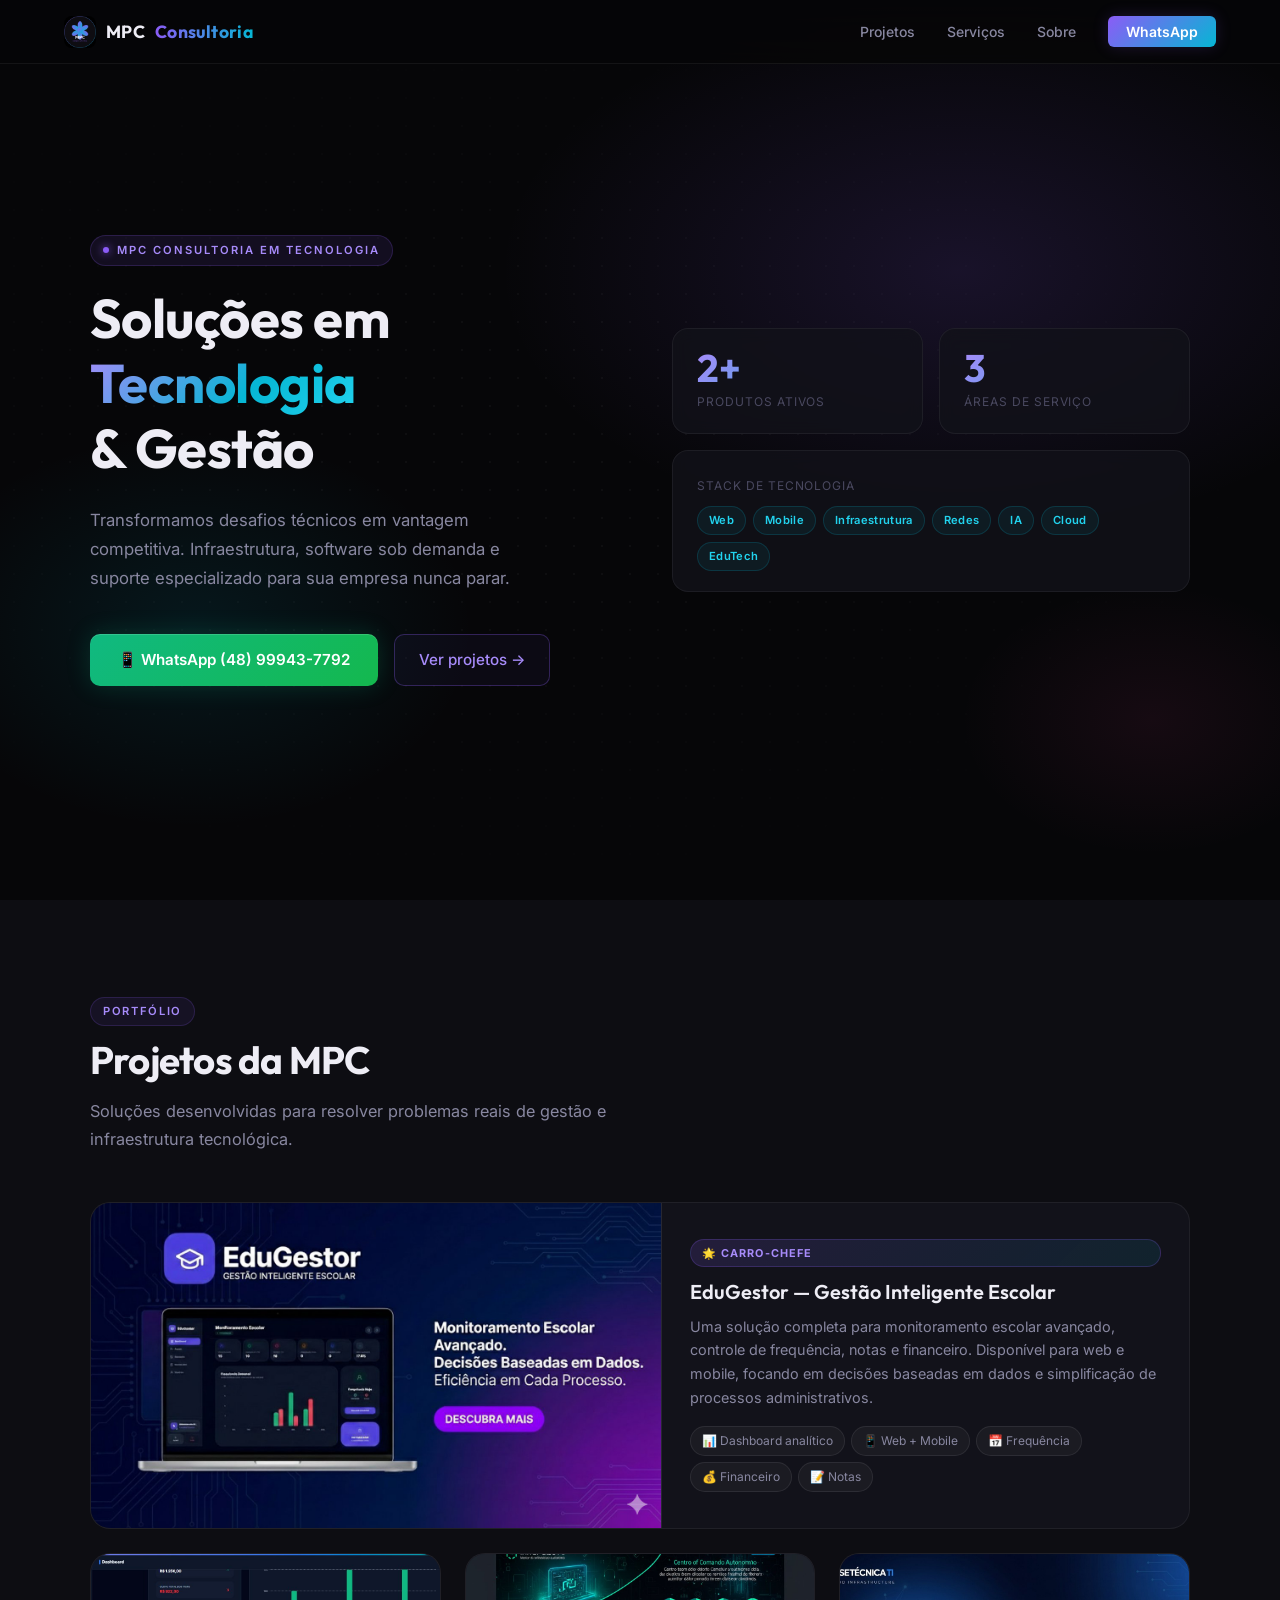
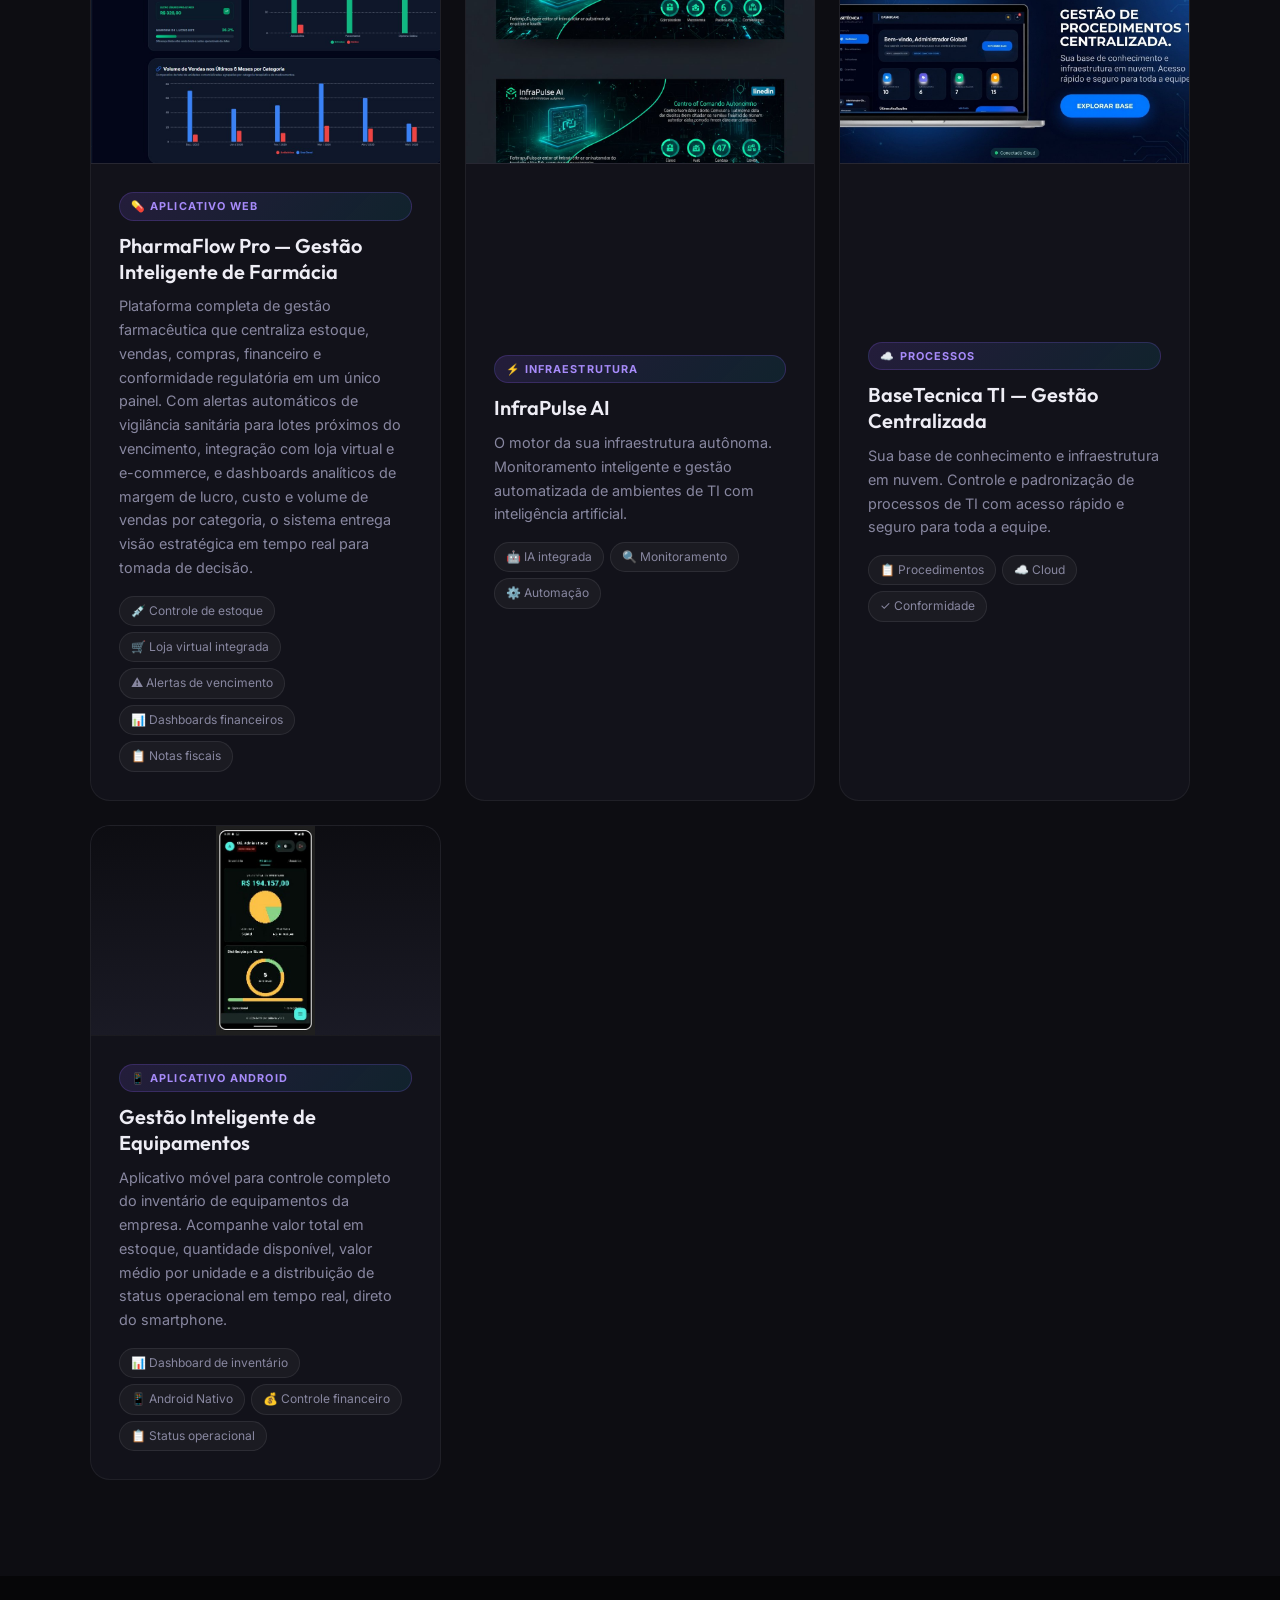
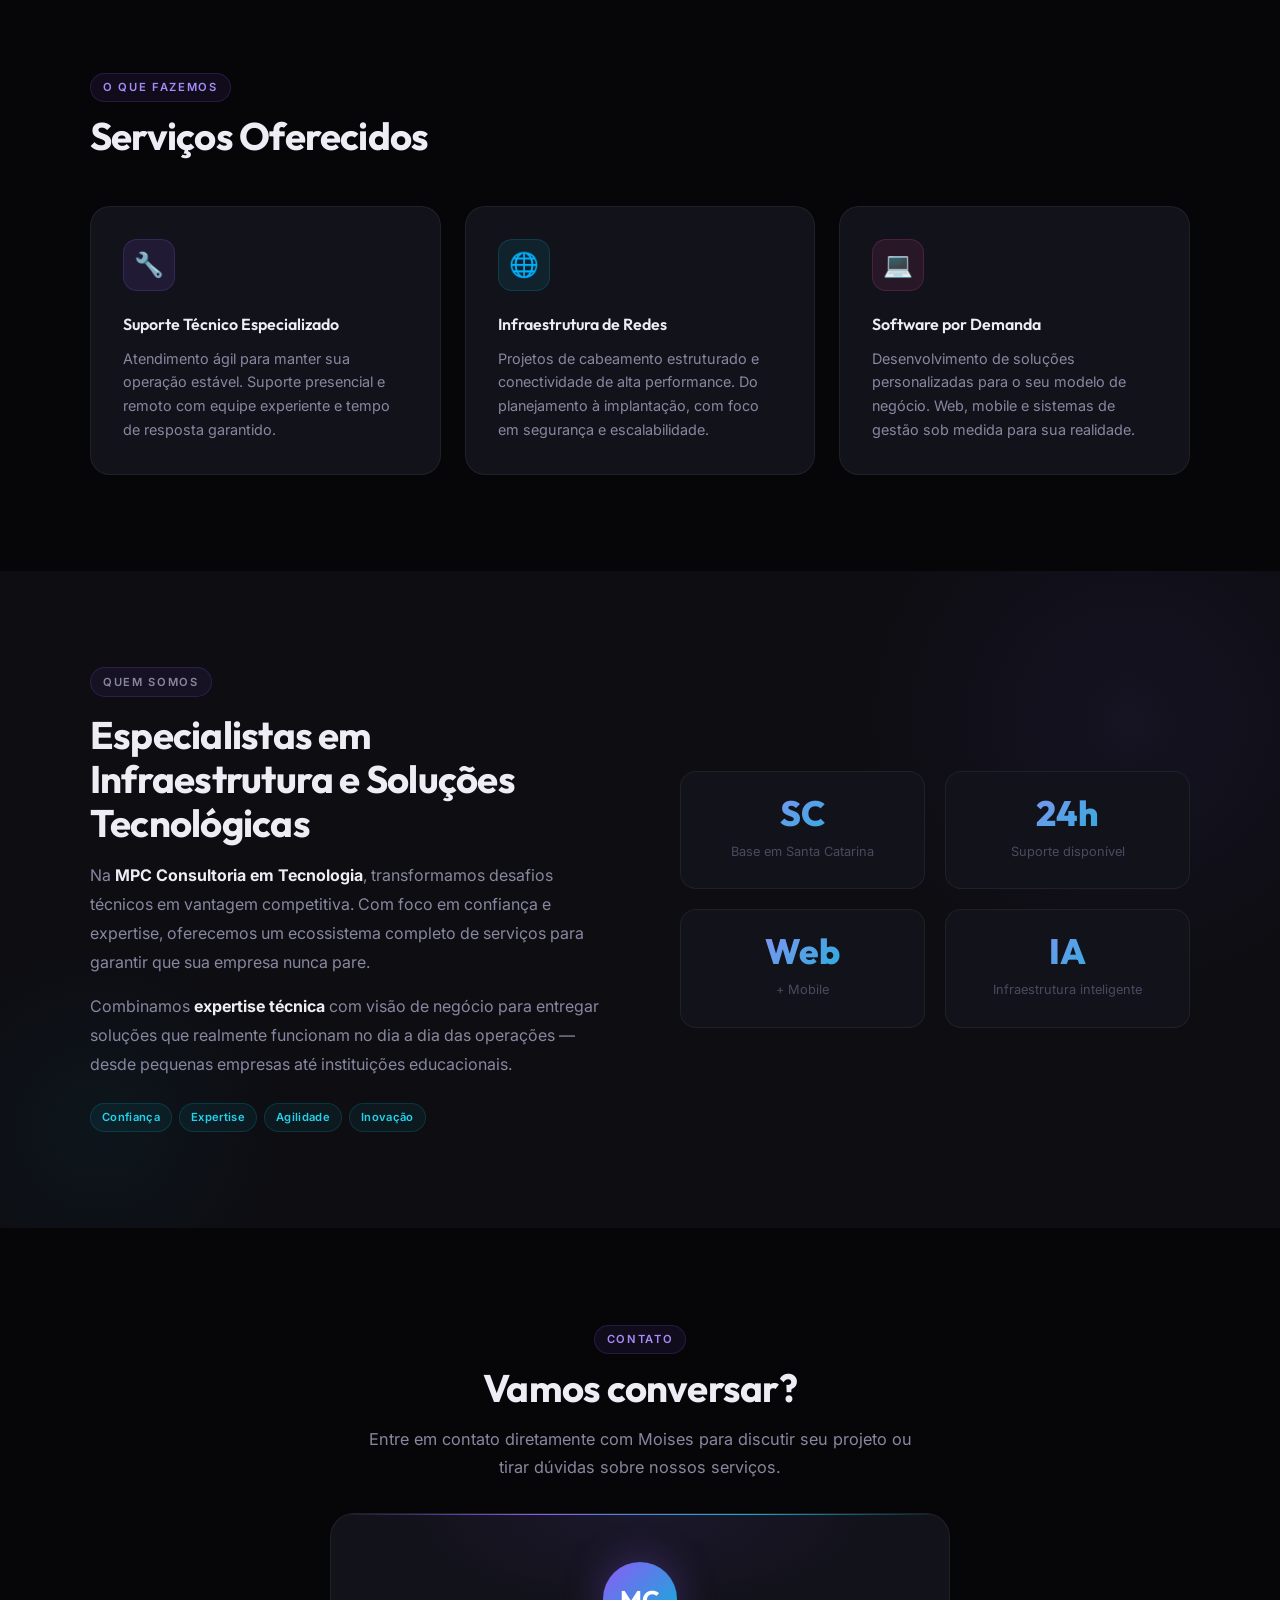
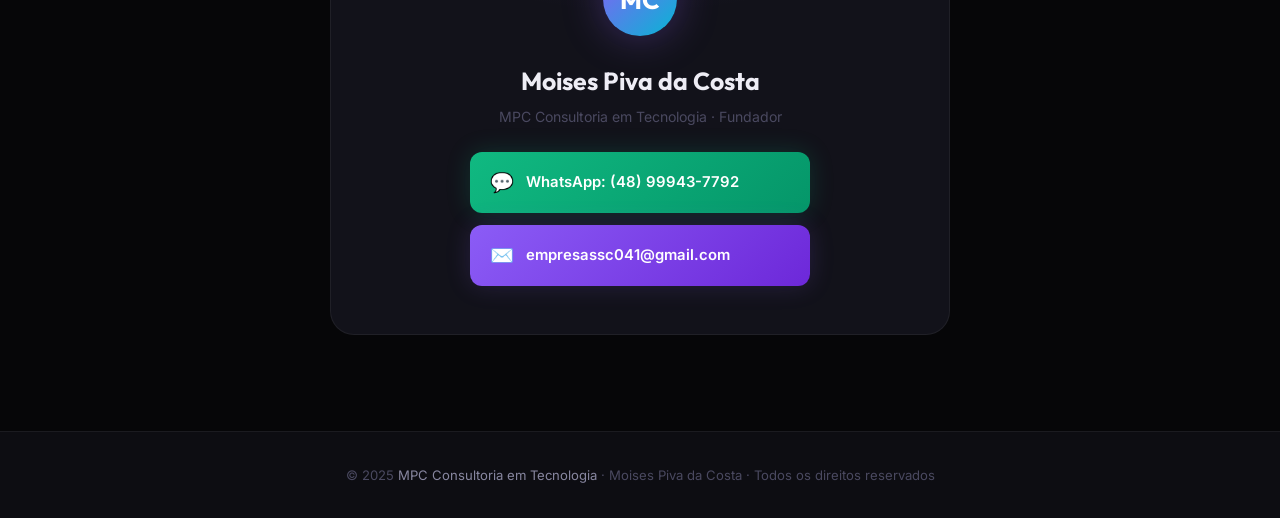
==== PROJETO MEU PORTIFOLIO/index.html @ a6a5b048 "Add files via upload" ====
<!DOCTYPE html>
<html lang="pt-BR">
<head>
<meta charset="UTF-8">
<meta name="viewport" content="width=device-width, initial-scale=1.0">
<title>Moises Piva Costa — MPC Consultoria em Tecnologia</title>
<link rel="preconnect" href="https://fonts.googleapis.com">
<link href="https://fonts.googleapis.com/css2?family=Inter:wght@300;400;500;600&family=Outfit:wght@400;600;700;800&display=swap" rel="stylesheet">
<style>
  :root {
    --bg-base:      #060608;
    --bg-surface:   #0D0D12;
    --bg-card:      #12121A;
    --bg-elevated:  #1A1A25;
    --border:       rgba(255,255,255,0.06);
    --border-glow:  rgba(139,92,246,0.25);
    --text-primary:   #EEEDF5;
    --text-secondary: #8887A0;
    --text-muted:     #4A4960;

    /* Nova paleta vibrante: violeta + ciano neon */
    --violet:       #8B5CF6;
    --violet-light: #A78BFA;
    --violet-glow:  rgba(139,92,246,0.18);
    --cyan:         #06B6D4;
    --cyan-light:   #22D3EE;
    --cyan-glow:    rgba(6,182,212,0.15);
    --pink:         #EC4899;
    --pink-glow:    rgba(236,72,153,0.12);
    --green:        #10B981;
    --green-dark:   #059669;
    --green-glow:   rgba(16,185,129,0.2);
    --amber:        #F59E0B;
  }

  *, *::before, *::after { box-sizing: border-box; margin: 0; padding: 0; }
  html { scroll-behavior: smooth; }
  body {
    font-family: "Inter", sans-serif;
    background: var(--bg-base);
    color: var(--text-primary);
    font-size: 16px;
    line-height: 1.7;
    overflow-x: hidden;
  }

  /* ── NAV ── */
  nav {
    position: fixed; top: 0; left: 0; right: 0; z-index: 100;
    background: rgba(6,6,8,0.85);
    backdrop-filter: blur(20px);
    display: flex; align-items: center; justify-content: space-between;
    padding: 0 5%; height: 64px;
    border-bottom: 1px solid var(--border);
  }
  .nav-logo-img {
    width: 32px; height: 32px;
    border-radius: 8px;
    object-fit: contain;
    flex-shrink: 0;
  }
  .nav-logo {
    font-family: "Outfit", sans-serif;
    font-size: 1.1rem; font-weight: 700;
    color: var(--text-primary); text-decoration: none; letter-spacing: 0.02em;
    display: flex; align-items: center; gap: 10px;
  }
  .nav-logo span {
    background: linear-gradient(90deg, var(--violet), var(--cyan));
    -webkit-background-clip: text; -webkit-text-fill-color: transparent; background-clip: text;
  }
  .nav-links { display: flex; gap: 2rem; list-style: none; }
  .nav-links a { color: var(--text-secondary); text-decoration: none; font-size: 0.875rem; font-weight: 500; transition: color 0.2s; }
  .nav-links a:hover { color: var(--text-primary); }
  .nav-cta {
    background: linear-gradient(135deg, var(--violet), var(--cyan)) !important;
    color: #fff !important; padding: 7px 18px; border-radius: 6px;
    font-weight: 600 !important; transition: opacity 0.2s, transform 0.15s !important;
    box-shadow: 0 0 16px var(--violet-glow) !important;
  }
  .nav-cta:hover { opacity: 0.88 !important; transform: translateY(-1px) !important; }

  /* ── HERO ── */
  .hero {
    min-height: 100vh; background: var(--bg-base);
    display: flex; align-items: center;
    padding: 80px 5% 60px; position: relative; overflow: hidden;
  }
  /* Mesh gradient orbs */
  .hero::before {
    content: ""; position: absolute; inset: 0; pointer-events: none;
    background-image:
      radial-gradient(ellipse 60% 50% at 75% 30%, rgba(139,92,246,0.14) 0%, transparent 60%),
      radial-gradient(ellipse 40% 40% at 15% 70%, rgba(6,182,212,0.10) 0%, transparent 55%),
      radial-gradient(ellipse 30% 30% at 90% 80%, rgba(236,72,153,0.07) 0%, transparent 50%);
  }
  /* Dot grid */
  .hero::after {
    content: ""; position: absolute; inset: 0;
    background-image: radial-gradient(circle, rgba(255,255,255,0.035) 1px, transparent 1px);
    background-size: 28px 28px; pointer-events: none;
    mask-image: radial-gradient(ellipse at 40% 50%, black 20%, transparent 75%);
  }
  .hero-grid {
    display: grid; grid-template-columns: 1fr 1fr; gap: 4rem; align-items: center;
    max-width: 1100px; margin: 0 auto; position: relative; z-index: 1; width: 100%;
  }
  .hero-eyebrow {
    font-size: 0.7rem; font-weight: 600; letter-spacing: 0.18em;
    text-transform: uppercase; margin-bottom: 1.25rem;
    display: inline-flex; align-items: center; gap: 8px;
    color: var(--violet-light);
    background: rgba(139,92,246,0.1); border: 1px solid rgba(139,92,246,0.2);
    padding: 5px 12px; border-radius: 20px;
  }
  .hero-eyebrow::before { content: ""; width: 6px; height: 6px; border-radius: 50%; background: var(--violet); box-shadow: 0 0 8px var(--violet); display: inline-block; animation: pulse 2s infinite; }
  @keyframes pulse { 0%,100%{opacity:1;transform:scale(1)} 50%{opacity:.5;transform:scale(0.85)} }
  .hero h1 {
    font-family: "Outfit", sans-serif;
    font-size: clamp(2.2rem, 4.5vw, 3.4rem); font-weight: 700;
    color: var(--text-primary); line-height: 1.2; margin-bottom: 1.5rem; letter-spacing: -0.01em;
  }
  .hero h1 em {
    font-style: normal;
    background: linear-gradient(135deg, var(--violet-light) 0%, var(--cyan) 60%, var(--cyan-light) 100%);
    -webkit-background-clip: text; -webkit-text-fill-color: transparent; background-clip: text;
  }
  .hero-sub { color: var(--text-secondary); font-size: 1.05rem; line-height: 1.75; margin-bottom: 2.5rem; max-width: 440px; }
  .hero-actions { display: flex; gap: 1rem; flex-wrap: wrap; }
  .btn-primary {
    display: inline-flex; align-items: center; gap: 8px;
    background: linear-gradient(135deg, var(--green), #14B84E);
    color: #fff; padding: 13px 28px; border-radius: 10px;
    font-weight: 600; font-size: 0.95rem; text-decoration: none;
    transition: transform 0.15s, box-shadow 0.2s;
    box-shadow: 0 0 24px var(--green-glow), inset 0 1px 0 rgba(255,255,255,0.15);
  }
  .btn-primary:hover { transform: translateY(-2px); box-shadow: 0 0 36px var(--green-glow); }
  .btn-outline {
    display: inline-flex; align-items: center; gap: 8px;
    border: 1px solid rgba(139,92,246,0.3); color: var(--violet-light);
    padding: 12px 24px; border-radius: 10px; font-weight: 500; font-size: 0.95rem;
    text-decoration: none; background: rgba(139,92,246,0.05);
    transition: border-color 0.2s, background 0.2s, box-shadow 0.2s;
  }
  .btn-outline:hover { border-color: var(--violet); background: rgba(139,92,246,0.1); box-shadow: 0 0 20px rgba(139,92,246,0.12); }
  .hero-visual { display: flex; flex-direction: column; gap: 1rem; }
  .stat-card {
    background: rgba(18,18,26,0.8); border: 1px solid var(--border); border-radius: 16px;
    padding: 1.25rem 1.5rem; backdrop-filter: blur(8px);
    transition: border-color 0.2s;
  }
  .stat-card:hover { border-color: rgba(139,92,246,0.2); }
  .stat-card .num { font-family: "Outfit", sans-serif; font-size: 2.4rem; font-weight: 700; background: linear-gradient(135deg, var(--violet-light), var(--cyan)); -webkit-background-clip: text; -webkit-text-fill-color: transparent; background-clip: text; line-height: 1; }
  .stat-card .label { font-size: 0.75rem; color: var(--text-muted); letter-spacing: 0.08em; text-transform: uppercase; margin-top: 5px; }
  .stat-row { display: grid; grid-template-columns: 1fr 1fr; gap: 1rem; }
  .tech-pills { display: flex; flex-wrap: wrap; gap: 7px; margin-top: 0.6rem; }
  .pill {
    font-size: 0.7rem; font-weight: 600; padding: 4px 11px; border-radius: 20px;
    background: rgba(6,182,212,0.07); color: var(--cyan-light); border: 1px solid rgba(6,182,212,0.18);
    letter-spacing: 0.03em;
  }

  /* ── SECTIONS ── */
  section { padding: 6rem 5%; }
  .container { max-width: 1100px; margin: 0 auto; }
  .section-label {
    font-size: 0.7rem; font-weight: 600; letter-spacing: 0.15em; text-transform: uppercase;
    margin-bottom: 0.75rem; display: inline-flex; align-items: center; gap: 8px;
    color: var(--violet-light); background: rgba(139,92,246,0.08); border: 1px solid rgba(139,92,246,0.18);
    padding: 4px 12px; border-radius: 20px;
  }
  .section-title {
    font-family: "Outfit", sans-serif; font-size: clamp(1.8rem,3.5vw,2.4rem); font-weight: 700;
    color: var(--text-primary); line-height: 1.15; margin-bottom: 1rem; letter-spacing: -0.02em;
  }
  .section-sub { font-size: 1.02rem; color: var(--text-secondary); max-width: 560px; line-height: 1.7; margin-bottom: 3rem; }

  /* ── PROJETOS ── */
  #projetos { background: var(--bg-surface); }
  .projects-grid { display: grid; grid-template-columns: repeat(auto-fit, minmax(300px,1fr)); gap: 1.5rem; }
  .project-card {
    background: var(--bg-card); border: 1px solid var(--border); border-radius: 20px;
    overflow: hidden; transition: transform 0.3s, box-shadow 0.3s, border-color 0.3s;
    display: flex; flex-direction: column; position: relative;
  }
  .project-card::after {
    content: ""; position: absolute; inset: 0; border-radius: 20px;
    background: linear-gradient(135deg, rgba(139,92,246,0.04), rgba(6,182,212,0.04));
    opacity: 0; transition: opacity 0.3s; pointer-events: none;
  }
  .project-card:hover { transform: translateY(-6px); box-shadow: 0 24px 56px rgba(0,0,0,0.5), 0 0 0 1px rgba(139,92,246,0.2), 0 0 40px rgba(139,92,246,0.05); border-color: rgba(139,92,246,0.22); }
  .project-card:hover::after { opacity: 1; }
  .project-card.featured { grid-column: 1 / -1; flex-direction: row; align-items: stretch; }
  .project-thumb { overflow: hidden; flex-shrink: 0; display: flex; align-items: center; justify-content: center; background: var(--bg-elevated); }
  .project-card:not(.featured) .project-thumb { height: 210px; border-bottom: 1px solid var(--border); }
  .project-thumb.mobile-thumb { height: 280px; background: linear-gradient(180deg, #0D0D12, #1A1A25); }
  .project-thumb.mobile-thumb img { width: auto; height: 100%; object-fit: contain; }
  .project-thumb.gallery-thumb { flex-direction: column; gap: 2px; padding: 8px; background: var(--bg-elevated); }
  .gallery-row-main { width: 100%; height: 62%; border-radius: 10px; overflow: hidden; }
  .gallery-row-main img { width: 100%; height: 100%; object-fit: cover; object-position: top; }
  .gallery-row-bottom { display: flex; gap: 4px; width: 100%; height: 36%; }
  .gallery-row-bottom > div { flex: 1; border-radius: 8px; overflow: hidden; }
  .gallery-row-bottom img { width: 100%; height: 100%; object-fit: cover; object-position: top; }
  .project-card.featured .project-thumb { width: 52%; border-right: 1px solid var(--border); }
  .project-thumb img { width: 100%; height: 100%; object-fit: cover; display: block; transition: transform 0.5s; }
  .project-card:hover .project-thumb img { transform: scale(1.04); }
  .project-body { padding: 1.75rem; flex: 1; display: flex; flex-direction: column; justify-content: center; }
  .project-tag {
    display: inline-block; font-size: 0.68rem; font-weight: 700; letter-spacing: 0.1em; text-transform: uppercase;
    background: linear-gradient(135deg, rgba(139,92,246,0.15), rgba(6,182,212,0.1));
    border: 1px solid rgba(139,92,246,0.22); color: var(--violet-light);
    padding: 4px 11px; border-radius: 20px; margin-bottom: 0.75rem;
  }
  .project-body h3 { font-family: "Outfit", sans-serif; font-size: 1.25rem; font-weight: 600; color: var(--text-primary); margin-bottom: 0.6rem; line-height: 1.3; }
  .project-body p { font-size: 0.9rem; color: var(--text-secondary); line-height: 1.65; }
  .project-features { margin-top: 1rem; display: flex; flex-wrap: wrap; gap: 6px; }
  .feat-chip { font-size: 0.75rem; padding: 4px 11px; border-radius: 20px; background: rgba(255,255,255,0.04); border: 1px solid rgba(255,255,255,0.08); color: var(--text-secondary); }

  /* ── SERVIÇOS ── */
  #servicos { background: var(--bg-base); }
  .services-grid { display: grid; grid-template-columns: repeat(auto-fit, minmax(260px,1fr)); gap: 1.5rem; margin-top: 3rem; }
  .service-card {
    padding: 2rem; border: 1px solid var(--border); border-radius: 20px; background: var(--bg-card);
    transition: border-color 0.25s, box-shadow 0.25s, transform 0.25s; position: relative; overflow: hidden;
  }
  .service-card::before {
    content: ""; position: absolute; top: 0; left: 0; right: 0; height: 2px;
    opacity: 0; transition: opacity 0.25s;
  }
  .service-card:nth-child(1)::before { background: linear-gradient(90deg, var(--violet), var(--cyan)); }
  .service-card:nth-child(2)::before { background: linear-gradient(90deg, var(--cyan), var(--green)); }
  .service-card:nth-child(3)::before { background: linear-gradient(90deg, var(--pink), var(--violet)); }
  .service-card:hover { border-color: rgba(139,92,246,0.22); box-shadow: 0 16px 40px rgba(0,0,0,0.3), 0 0 30px rgba(139,92,246,0.06); transform: translateY(-4px); }
  .service-card:hover::before { opacity: 1; }
  .service-icon {
    width: 52px; height: 52px; border-radius: 14px;
    display: flex; align-items: center; justify-content: center;
    font-size: 1.5rem; margin-bottom: 1.25rem;
  }
  .service-card:nth-child(1) .service-icon { background: rgba(139,92,246,0.12); border: 1px solid rgba(139,92,246,0.2); }
  .service-card:nth-child(2) .service-icon { background: rgba(6,182,212,0.1); border: 1px solid rgba(6,182,212,0.18); }
  .service-card:nth-child(3) .service-icon { background: rgba(236,72,153,0.1); border: 1px solid rgba(236,72,153,0.18); }
  .service-card h3 { font-family: "Outfit", sans-serif; font-size: 1rem; font-weight: 600; color: var(--text-primary); margin-bottom: 0.5rem; }
  .service-card p { font-size: 0.9rem; color: var(--text-secondary); line-height: 1.65; }

  /* ── SOBRE ── */
  #sobre { background: var(--bg-surface); position: relative; overflow: hidden; }
  #sobre::before {
    content: ""; position: absolute; top: -150px; right: -150px;
    width: 600px; height: 600px;
    background: radial-gradient(circle, rgba(139,92,246,0.07) 0%, transparent 65%);
    pointer-events: none;
  }
  #sobre::after {
    content: ""; position: absolute; bottom: -100px; left: -100px;
    width: 400px; height: 400px;
    background: radial-gradient(circle, rgba(6,182,212,0.05) 0%, transparent 65%);
    pointer-events: none;
  }
  .sobre-grid { display: grid; grid-template-columns: 1fr 1fr; gap: 5rem; align-items: center; position: relative; z-index: 1; }
  .sobre-text p { color: var(--text-secondary); line-height: 1.8; margin-bottom: 1rem; }
  .sobre-text strong { color: var(--text-primary); }
  .sobre-stats { display: grid; grid-template-columns: 1fr 1fr; gap: 1.25rem; }
  .sobre-stat {
    padding: 1.5rem; background: var(--bg-card); border: 1px solid var(--border);
    border-radius: 16px; text-align: center; transition: border-color 0.25s, box-shadow 0.25s;
    position: relative; overflow: hidden;
  }
  .sobre-stat::before {
    content: ""; position: absolute; inset: 0; opacity: 0;
    transition: opacity 0.25s;
    background: radial-gradient(circle at 50% 0%, rgba(139,92,246,0.08), transparent 70%);
  }
  .sobre-stat:hover { border-color: rgba(139,92,246,0.25); box-shadow: 0 8px 24px rgba(139,92,246,0.08); }
  .sobre-stat:hover::before { opacity: 1; }
  .sobre-stat .n {
    font-family: "Outfit", sans-serif; font-size: 2.2rem; font-weight: 800;
    background: linear-gradient(135deg, var(--violet-light), var(--cyan));
    -webkit-background-clip: text; -webkit-text-fill-color: transparent; background-clip: text;
    line-height: 1; display: block; margin-bottom: 6px;
  }
  .sobre-stat .t { font-size: 0.8rem; color: var(--text-muted); }

  /* ── CONTATO ── */
  #contato { background: var(--bg-base); }
  .contato-box { max-width: 620px; margin: 0 auto; text-align: center; }
  .contato-card {
    background: var(--bg-card); border: 1px solid var(--border); border-radius: 24px;
    padding: 3rem; margin-top: 2rem;
    display: flex; flex-direction: column; align-items: center; gap: 1.5rem;
    position: relative; overflow: hidden;
  }
  .contato-card::before {
    content: ""; position: absolute; top: 0; left: 0; right: 0; height: 1px;
    background: linear-gradient(90deg, transparent, var(--violet), var(--cyan), transparent);
  }
  .contato-card::after {
    content: ""; position: absolute; top: 0; left: 50%; transform: translateX(-50%);
    width: 80%; height: 100px;
    background: radial-gradient(ellipse at 50% 0%, rgba(139,92,246,0.08), transparent 70%);
    pointer-events: none;
  }
  .avatar {
    width: 74px; height: 74px; border-radius: 50%;
    background: linear-gradient(135deg, var(--violet), var(--cyan));
    display: flex; align-items: center; justify-content: center;
    font-family: "Outfit", sans-serif; font-size: 1.6rem; font-weight: 700;
    color: #fff; box-shadow: 0 0 40px rgba(139,92,246,0.35); position: relative; z-index: 1;
  }
  .contato-name { font-family: "Outfit", sans-serif; font-size: 1.55rem; font-weight: 700; color: var(--text-primary); margin-bottom: 2px; position: relative; z-index: 1; }
  .contato-role { font-size: 0.88rem; color: var(--text-muted); position: relative; z-index: 1; }
  .contato-links { display: flex; flex-direction: column; gap: 0.75rem; width: 100%; max-width: 340px; position: relative; z-index: 1; }
  .contact-btn { display: flex; align-items: center; gap: 12px; padding: 14px 20px; border-radius: 12px; text-decoration: none; font-weight: 600; font-size: 0.93rem; transition: transform 0.15s, box-shadow 0.2s; }
  .contact-btn:hover { transform: translateY(-2px); }
  .btn-whatsapp { background: linear-gradient(135deg, #10B981, #059669); color: #fff; box-shadow: 0 0 24px rgba(16,185,129,0.2); }
  .btn-whatsapp:hover { box-shadow: 0 0 36px rgba(16,185,129,0.3); }
  .btn-email { background: linear-gradient(135deg, var(--violet), #6D28D9); color: #fff; box-shadow: 0 0 24px var(--violet-glow); }
  .btn-email:hover { box-shadow: 0 0 36px rgba(139,92,246,0.35); }
  .contact-btn .icon { font-size: 1.2rem; }

  /* ── FOOTER ── */
  footer {
    background: var(--bg-surface); border-top: 1px solid var(--border);
    color: var(--text-muted); text-align: center; padding: 2rem 5%; font-size: 0.82rem;
  }
  footer span { color: var(--text-secondary); }

  /* ── ANIMATIONS ── */
  @keyframes fadeUp { from { opacity: 0; transform: translateY(22px); } to { opacity: 1; transform: translateY(0); } }
  .hero-content > * { animation: fadeUp 0.75s cubic-bezier(0.22,1,0.36,1) both; }
  .hero-eyebrow { animation-delay: 0.05s; }
  .hero h1      { animation-delay: 0.15s; }
  .hero-sub     { animation-delay: 0.28s; }
  .hero-actions { animation-delay: 0.4s; }

  ::-webkit-scrollbar { width: 5px; }
  ::-webkit-scrollbar-track { background: var(--bg-base); }
  ::-webkit-scrollbar-thumb { background: var(--bg-elevated); border-radius: 3px; }
  ::-webkit-scrollbar-thumb:hover { background: rgba(139,92,246,0.4); }

  /* ── RESPONSIVE ── */
  @media (max-width: 768px) {
    .hero-grid { grid-template-columns: 1fr; gap: 2.5rem; }
    .hero-visual { display: none; }
    .sobre-grid { grid-template-columns: 1fr; gap: 3rem; }
    .project-card.featured { flex-direction: column; }
    .project-card.featured .project-thumb { width: 100%; height: 200px; border-right: none; border-bottom: 1px solid var(--border); }
    .nav-links { display: none; }
    .contato-card { padding: 2rem 1.5rem; }
  }
</style>
</head>
<body>

<nav>
  <a href="#inicio" class="nav-logo"><img src="[data-uri]" alt="MPC Logo" class="nav-logo-img">MPC <span>Consultoria</span></a>
  <ul class="nav-links">
    <li><a href="#projetos">Projetos</a></li>
    <li><a href="#servicos">Servi&ccedil;os</a></li>
    <li><a href="#sobre">Sobre</a></li>
    <li><a href="#contato" class="nav-cta">WhatsApp</a></li>
  </ul>
</nav>

<section class="hero" id="inicio">
  <div class="hero-grid">
    <div class="hero-content">
      <span class="hero-eyebrow">MPC Consultoria em Tecnologia</span>
      <h1>Solu&ccedil;&otilde;es em<br><em>Tecnologia</em><br>&amp; Gest&atilde;o</h1>
      <p class="hero-sub">Transformamos desafios t&eacute;cnicos em vantagem competitiva. Infraestrutura, software sob demanda e suporte especializado para sua empresa nunca parar.</p>
      <div class="hero-actions">
        <a href="https://wa.me/5548999437792" class="btn-primary" target="_blank">&#128241; WhatsApp (48) 99943-7792</a>
        <a href="#projetos" class="btn-outline">Ver projetos &rarr;</a>
      </div>
    </div>
    <div class="hero-visual">
      <div class="stat-row">
        <div class="stat-card"><div class="num">2+</div><div class="label">Produtos ativos</div></div>
        <div class="stat-card"><div class="num">3</div><div class="label">&Aacute;reas de servi&ccedil;o</div></div>
      </div>
      <div class="stat-card">
        <div class="label" style="margin-bottom:10px;">Stack de tecnologia</div>
        <div class="tech-pills">
          <span class="pill">Web</span><span class="pill">Mobile</span><span class="pill">Infraestrutura</span>
          <span class="pill">Redes</span><span class="pill">IA</span><span class="pill">Cloud</span><span class="pill">EduTech</span>
        </div>
      </div>
    </div>
  </div>
</section>

<section id="projetos">
  <div class="container">
    <p class="section-label">Portf&oacute;lio</p>
    <h2 class="section-title">Projetos da MPC</h2>
    <p class="section-sub">Solu&ccedil;&otilde;es desenvolvidas para resolver problemas reais de gest&atilde;o e infraestrutura tecnol&oacute;gica.</p>
    <div class="projects-grid">

      <div class="project-card featured">
        <div class="project-thumb">
          <img src="[data-uri]" alt="EduGestor">
        </div>
        <div class="project-body">
          <span class="project-tag">&#127775; Carro-chefe</span>
          <h3>EduGestor &mdash; Gest&atilde;o Inteligente Escolar</h3>
          <p>Uma solu&ccedil;&atilde;o completa para monitoramento escolar avan&ccedil;ado, controle de frequ&ecirc;ncia, notas e financeiro. Dispon&iacute;vel para web e mobile, focando em decis&otilde;es baseadas em dados e simplifica&ccedil;&atilde;o de processos administrativos.</p>
          <div class="project-features">
            <span class="feat-chip">&#128202; Dashboard anal&iacute;tico</span>
            <span class="feat-chip">&#128241; Web + Mobile</span>
            <span class="feat-chip">&#128197; Frequ&ecirc;ncia</span>
            <span class="feat-chip">&#128176; Financeiro</span>
            <span class="feat-chip">&#128221; Notas</span>
          </div>
        </div>
      </div>

      <div class="project-card">
        <div class="project-thumb">
          <img src="[data-uri]" alt="PharmaFlow Pro - Dashboard">
        </div>
        <div class="project-body">
          <span class="project-tag">&#128138; Aplicativo Web</span>
          <h3>PharmaFlow Pro &mdash; Gest&atilde;o Inteligente de Farm&aacute;cia</h3>
          <p>Plataforma completa de gest&atilde;o farmac&ecirc;utica que centraliza estoque, vendas, compras, financeiro e conformidade regulat&oacute;ria em um &uacute;nico painel. Com alertas autom&aacute;ticos de vigil&acirc;ncia sanit&aacute;ria para lotes pr&oacute;ximos do vencimento, integra&ccedil;&atilde;o com loja virtual e e-commerce, e dashboards anal&iacute;ticos de margem de lucro, custo e volume de vendas por categoria, o sistema entrega vis&atilde;o estrat&eacute;gica em tempo real para tomada de decis&atilde;o.</p>
          <div class="project-features">
            <span class="feat-chip">&#128137; Controle de estoque</span>
            <span class="feat-chip">&#128722; Loja virtual integrada</span>
            <span class="feat-chip">&#9888;&#65039; Alertas de vencimento</span>
            <span class="feat-chip">&#128202; Dashboards financeiros</span>
            <span class="feat-chip">&#128203; Notas fiscais</span>
          </div>
        </div>
      </div>

      <div class="project-card">
        <div class="project-thumb">
          <img src="[data-uri]" alt="InfraPulse AI">
        </div>
        <div class="project-body">
          <span class="project-tag">&#9889; Infraestrutura</span>
          <h3>InfraPulse AI</h3>
          <p>O motor da sua infraestrutura aut&ocirc;noma. Monitoramento inteligente e gest&atilde;o automatizada de ambientes de TI com intelig&ecirc;ncia artificial.</p>
          <div class="project-features">
            <span class="feat-chip">&#129302; IA integrada</span>
            <span class="feat-chip">&#128269; Monitoramento</span>
            <span class="feat-chip">&#9881;&#65039; Automa&ccedil;&atilde;o</span>
          </div>
        </div>
      </div>

      <div class="project-card">
        <div class="project-thumb">
          <img src="[data-uri]" alt="BaseTecnica TI">
        </div>
        <div class="project-body">
          <span class="project-tag">&#9729;&#65039; Processos</span>
          <h3>BaseTecnica TI &mdash; Gest&atilde;o Centralizada</h3>
          <p>Sua base de conhecimento e infraestrutura em nuvem. Controle e padroniza&ccedil;&atilde;o de processos de TI com acesso r&aacute;pido e seguro para toda a equipe.</p>
          <div class="project-features">
            <span class="feat-chip">&#128203; Procedimentos</span>
            <span class="feat-chip">&#9729;&#65039; Cloud</span>
            <span class="feat-chip">&#10003; Conformidade</span>
          </div>
        </div>
      </div>

      <div class="project-card">
        <div class="project-thumb mobile-thumb">
          <img src="[data-uri]" alt="Gestao Inteligente de Equipamentos">
        </div>
        <div class="project-body">
          <span class="project-tag">&#128241; Aplicativo Android</span>
          <h3>Gest&atilde;o Inteligente de Equipamentos</h3>
          <p>Aplicativo m&oacute;vel para controle completo do invent&aacute;rio de equipamentos da empresa. Acompanhe valor total em estoque, quantidade dispon&iacute;vel, valor m&eacute;dio por unidade e a distribui&ccedil;&atilde;o de status operacional em tempo real, direto do smartphone.</p>
          <div class="project-features">
            <span class="feat-chip">&#128202; Dashboard de invent&aacute;rio</span>
            <span class="feat-chip">&#128241; Android Nativo</span>
            <span class="feat-chip">&#128176; Controle financeiro</span>
            <span class="feat-chip">&#128203; Status operacional</span>
          </div>
        </div>
      </div>

    </div>
  </div>
</section>

<section id="servicos">
  <div class="container">
    <p class="section-label">O que fazemos</p>
    <h2 class="section-title">Servi&ccedil;os Oferecidos</h2>
    <div class="services-grid">
      <div class="service-card">
        <div class="service-icon">&#128295;</div>
        <h3>Suporte T&eacute;cnico Especializado</h3>
        <p>Atendimento &aacute;gil para manter sua opera&ccedil;&atilde;o est&aacute;vel. Suporte presencial e remoto com equipe experiente e tempo de resposta garantido.</p>
      </div>
      <div class="service-card">
        <div class="service-icon">&#127760;</div>
        <h3>Infraestrutura de Redes</h3>
        <p>Projetos de cabeamento estruturado e conectividade de alta performance. Do planejamento &agrave; implanta&ccedil;&atilde;o, com foco em seguran&ccedil;a e escalabilidade.</p>
      </div>
      <div class="service-card">
        <div class="service-icon">&#128187;</div>
        <h3>Software por Demanda</h3>
        <p>Desenvolvimento de solu&ccedil;&otilde;es personalizadas para o seu modelo de neg&oacute;cio. Web, mobile e sistemas de gest&atilde;o sob medida para sua realidade.</p>
      </div>
    </div>
  </div>
</section>

<section id="sobre">
  <div class="container">
    <div class="sobre-grid">
      <div class="sobre-text">
        <p class="section-label">Quem somos</p>
        <h2 class="section-title">Especialistas em Infraestrutura e Solu&ccedil;&otilde;es Tecnol&oacute;gicas</h2>
        <p>Na <strong>MPC Consultoria em Tecnologia</strong>, transformamos desafios t&eacute;cnicos em vantagem competitiva. Com foco em confian&ccedil;a e expertise, oferecemos um ecossistema completo de servi&ccedil;os para garantir que sua empresa nunca pare.</p>
        <p>Combinamos <strong>expertise t&eacute;cnica</strong> com vis&atilde;o de neg&oacute;cio para entregar solu&ccedil;&otilde;es que realmente funcionam no dia a dia das opera&ccedil;&otilde;es &mdash; desde pequenas empresas at&eacute; institui&ccedil;&otilde;es educacionais.</p>
        <div class="tech-pills" style="margin-top:1.5rem;">
          <span class="pill">Confian&ccedil;a</span><span class="pill">Expertise</span>
          <span class="pill">Agilidade</span><span class="pill">Inova&ccedil;&atilde;o</span>
        </div>
      </div>
      <div class="sobre-stats">
        <div class="sobre-stat"><span class="n">SC</span><span class="t">Base em Santa Catarina</span></div>
        <div class="sobre-stat"><span class="n">24h</span><span class="t">Suporte dispon&iacute;vel</span></div>
        <div class="sobre-stat"><span class="n">Web</span><span class="t">+ Mobile</span></div>
        <div class="sobre-stat"><span class="n">IA</span><span class="t">Infraestrutura inteligente</span></div>
      </div>
    </div>
  </div>
</section>

<section id="contato">
  <div class="container">
    <div class="contato-box">
      <p class="section-label" style="margin:0 auto 0.75rem;">Contato</p>
      <h2 class="section-title">Vamos conversar?</h2>
      <p class="section-sub" style="margin:0 auto 0;text-align:center;">Entre em contato diretamente com Moises para discutir seu projeto ou tirar d&uacute;vidas sobre nossos servi&ccedil;os.</p>
      <div class="contato-card">
        <div class="avatar">MC</div>
        <div>
          <p class="contato-name">Moises Piva da Costa</p>
          <p class="contato-role">MPC Consultoria em Tecnologia &middot; Fundador</p>
        </div>
        <div class="contato-links">
          <a href="https://wa.me/5548999437792" class="contact-btn btn-whatsapp" target="_blank">
            <span class="icon">&#128172;</span> WhatsApp: (48) 99943-7792
          </a>
          <a href="mailto:empresassc041@gmail.com" class="contact-btn btn-email">
            <span class="icon">&#9993;&#65039;</span> empresassc041@gmail.com
          </a>
        </div>
      </div>
    </div>
  </div>
</section>

<footer>
  <p>&copy; 2025 <span>MPC Consultoria em Tecnologia</span> &middot; Moises Piva da Costa &middot; Todos os direitos reservados</p>
</footer>

</body>
</html>
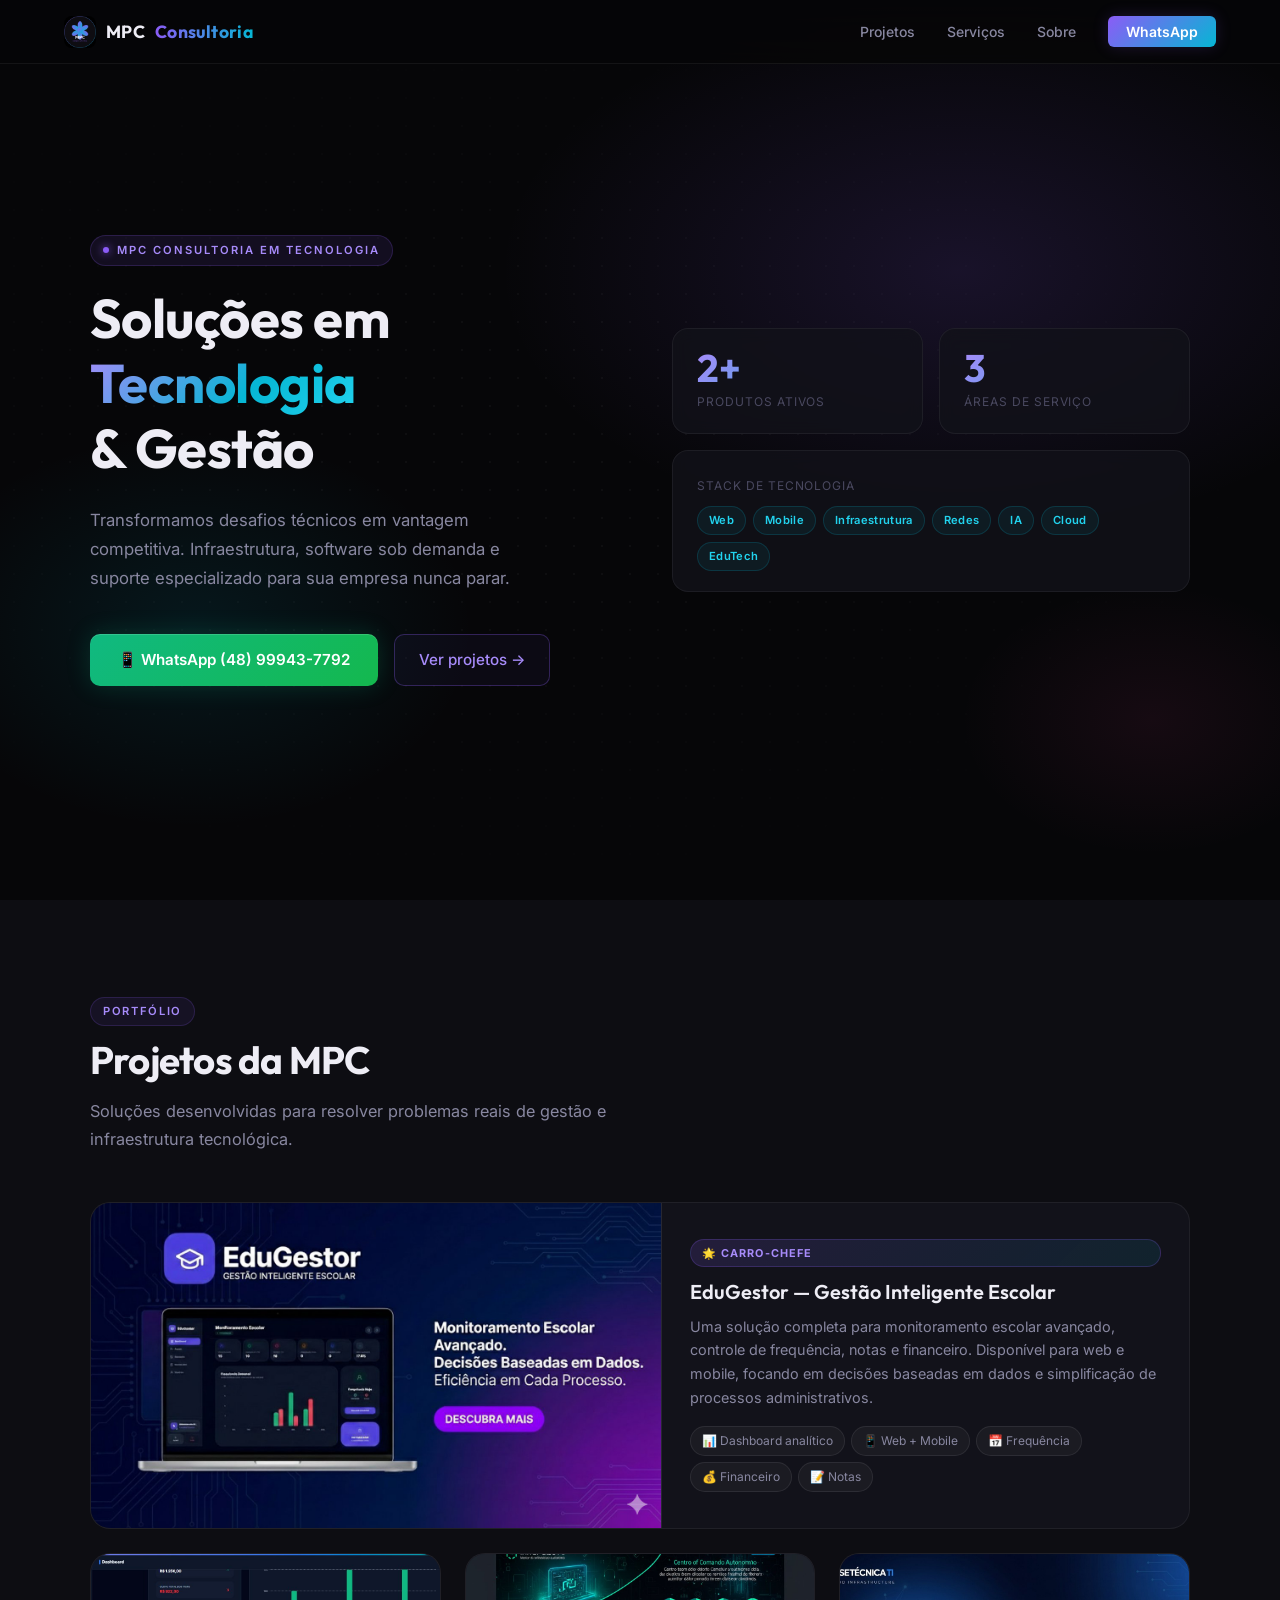
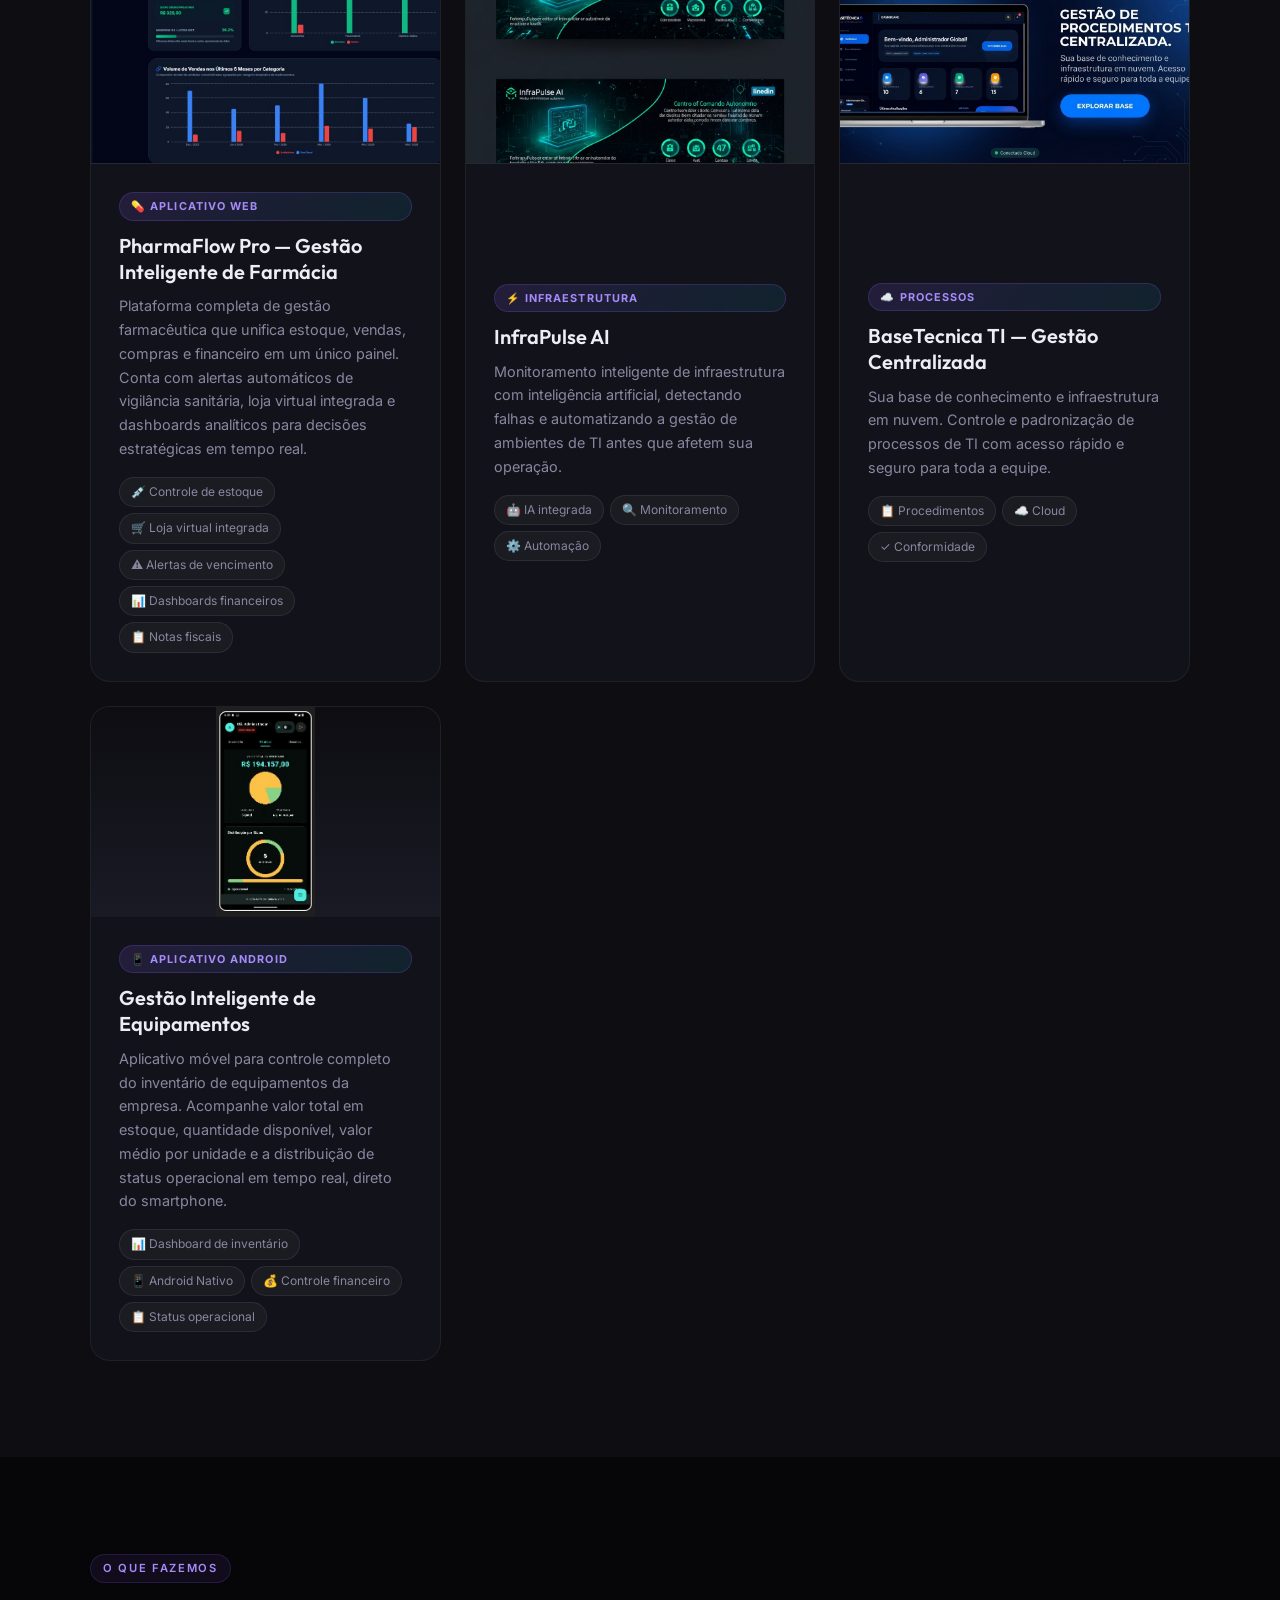
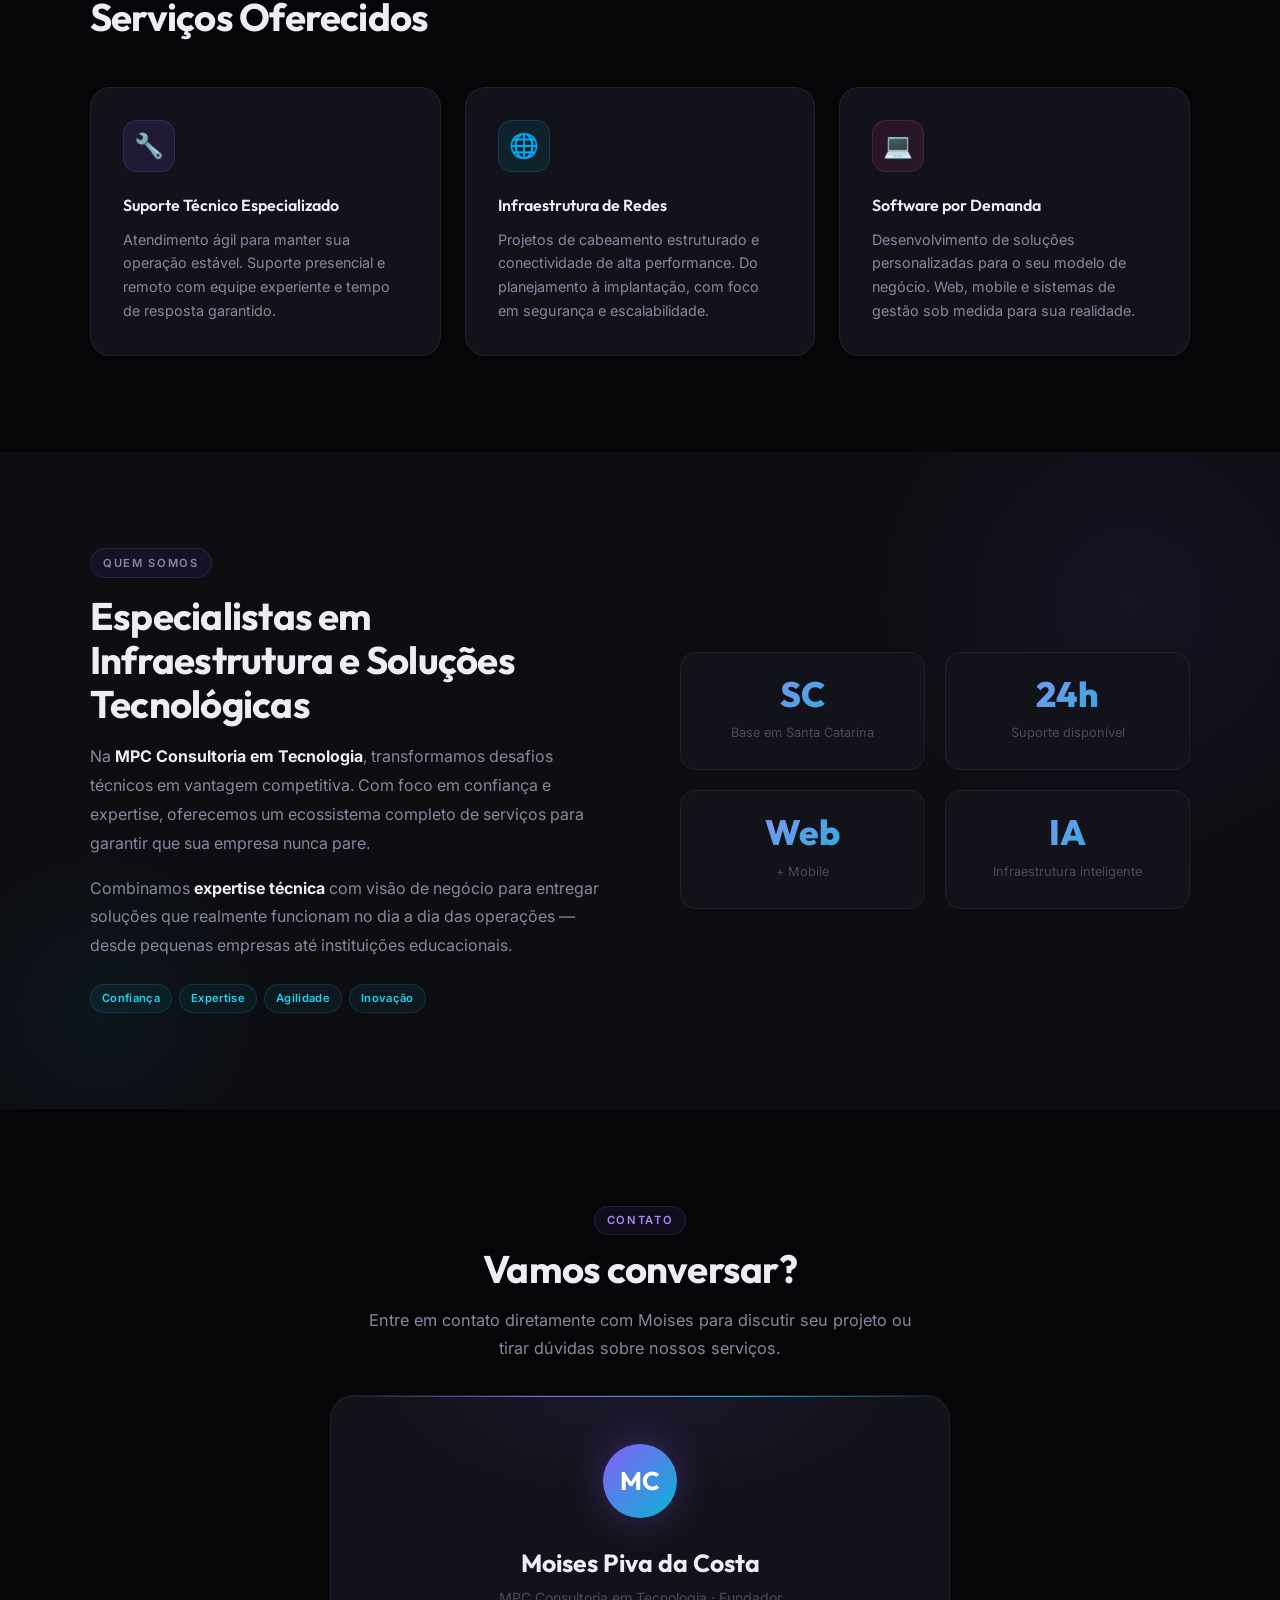
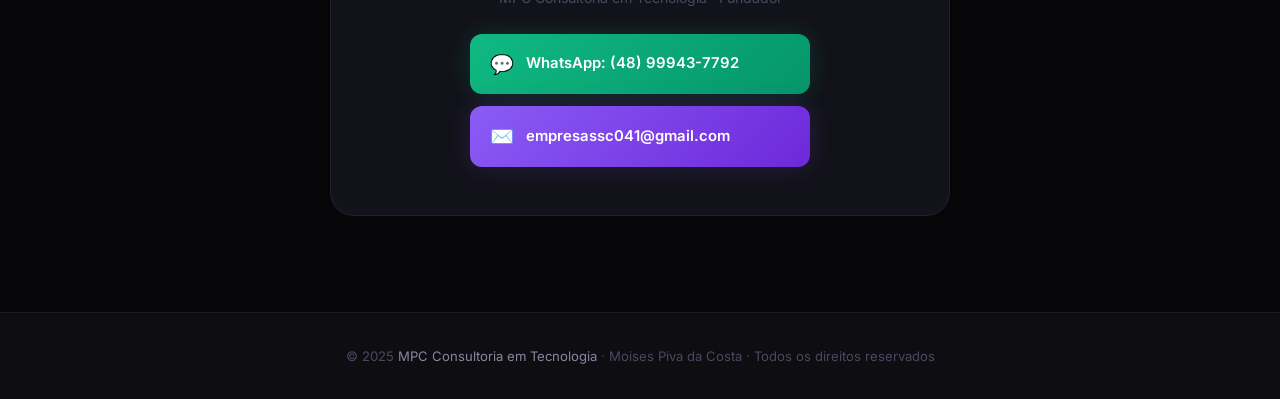
==== commit 10c75de5: "Add files via upload" ====
--- a/PROJETO MEU PORTIFOLIO/index.html
+++ b/PROJETO MEU PORTIFOLIO/index.html
@@ -178,7 +178,7 @@
 
   /* ── PROJETOS ── */
   #projetos { background: var(--bg-surface); }
-  .projects-grid { display: grid; grid-template-columns: repeat(auto-fit, minmax(300px,1fr)); gap: 1.5rem; }
+  .projects-grid { display: grid; grid-template-columns: repeat(auto-fit, minmax(260px,1fr)); gap: 1.5rem; }
   .project-card {
     background: var(--bg-card); border: 1px solid var(--border); border-radius: 20px;
     overflow: hidden; transition: transform 0.3s, box-shadow 0.3s, border-color 0.3s;
@@ -349,6 +349,17 @@
     .nav-links { display: none; }
     .contato-card { padding: 2rem 1.5rem; }
   }
+
+  @media (max-width: 480px) {
+    section { padding: 4rem 6%; }
+    .projects-grid { grid-template-columns: 1fr; }
+    .project-card.featured .project-thumb,
+    .project-card:not(.featured) .project-thumb { height: 200px; }
+    .project-thumb.mobile-thumb { height: 320px; }
+    .project-body { padding: 1.25rem; }
+    .project-body h3 { font-size: 1.1rem; }
+    .gallery-thumb { height: 240px !important; }
+  }
 </style>
 </head>
 <body>
@@ -422,7 +433,7 @@
         <div class="project-body">
           <span class="project-tag">&#128138; Aplicativo Web</span>
           <h3>PharmaFlow Pro &mdash; Gest&atilde;o Inteligente de Farm&aacute;cia</h3>
-          <p>Plataforma completa de gest&atilde;o farmac&ecirc;utica que centraliza estoque, vendas, compras, financeiro e conformidade regulat&oacute;ria em um &uacute;nico painel. Com alertas autom&aacute;ticos de vigil&acirc;ncia sanit&aacute;ria para lotes pr&oacute;ximos do vencimento, integra&ccedil;&atilde;o com loja virtual e e-commerce, e dashboards anal&iacute;ticos de margem de lucro, custo e volume de vendas por categoria, o sistema entrega vis&atilde;o estrat&eacute;gica em tempo real para tomada de decis&atilde;o.</p>
+          <p>Plataforma completa de gest&atilde;o farmac&ecirc;utica que unifica estoque, vendas, compras e financeiro em um &uacute;nico painel. Conta com alertas autom&aacute;ticos de vigil&acirc;ncia sanit&aacute;ria, loja virtual integrada e dashboards anal&iacute;ticos para decis&otilde;es estrat&eacute;gicas em tempo real.</p>
           <div class="project-features">
             <span class="feat-chip">&#128137; Controle de estoque</span>
             <span class="feat-chip">&#128722; Loja virtual integrada</span>
@@ -440,7 +451,7 @@
         <div class="project-body">
           <span class="project-tag">&#9889; Infraestrutura</span>
           <h3>InfraPulse AI</h3>
-          <p>O motor da sua infraestrutura aut&ocirc;noma. Monitoramento inteligente e gest&atilde;o automatizada de ambientes de TI com intelig&ecirc;ncia artificial.</p>
+          <p>Monitoramento inteligente de infraestrutura com intelig&ecirc;ncia artificial, detectando falhas e automatizando a gest&atilde;o de ambientes de TI antes que afetem sua opera&ccedil;&atilde;o.</p>
           <div class="project-features">
             <span class="feat-chip">&#129302; IA integrada</span>
             <span class="feat-chip">&#128269; Monitoramento</span>
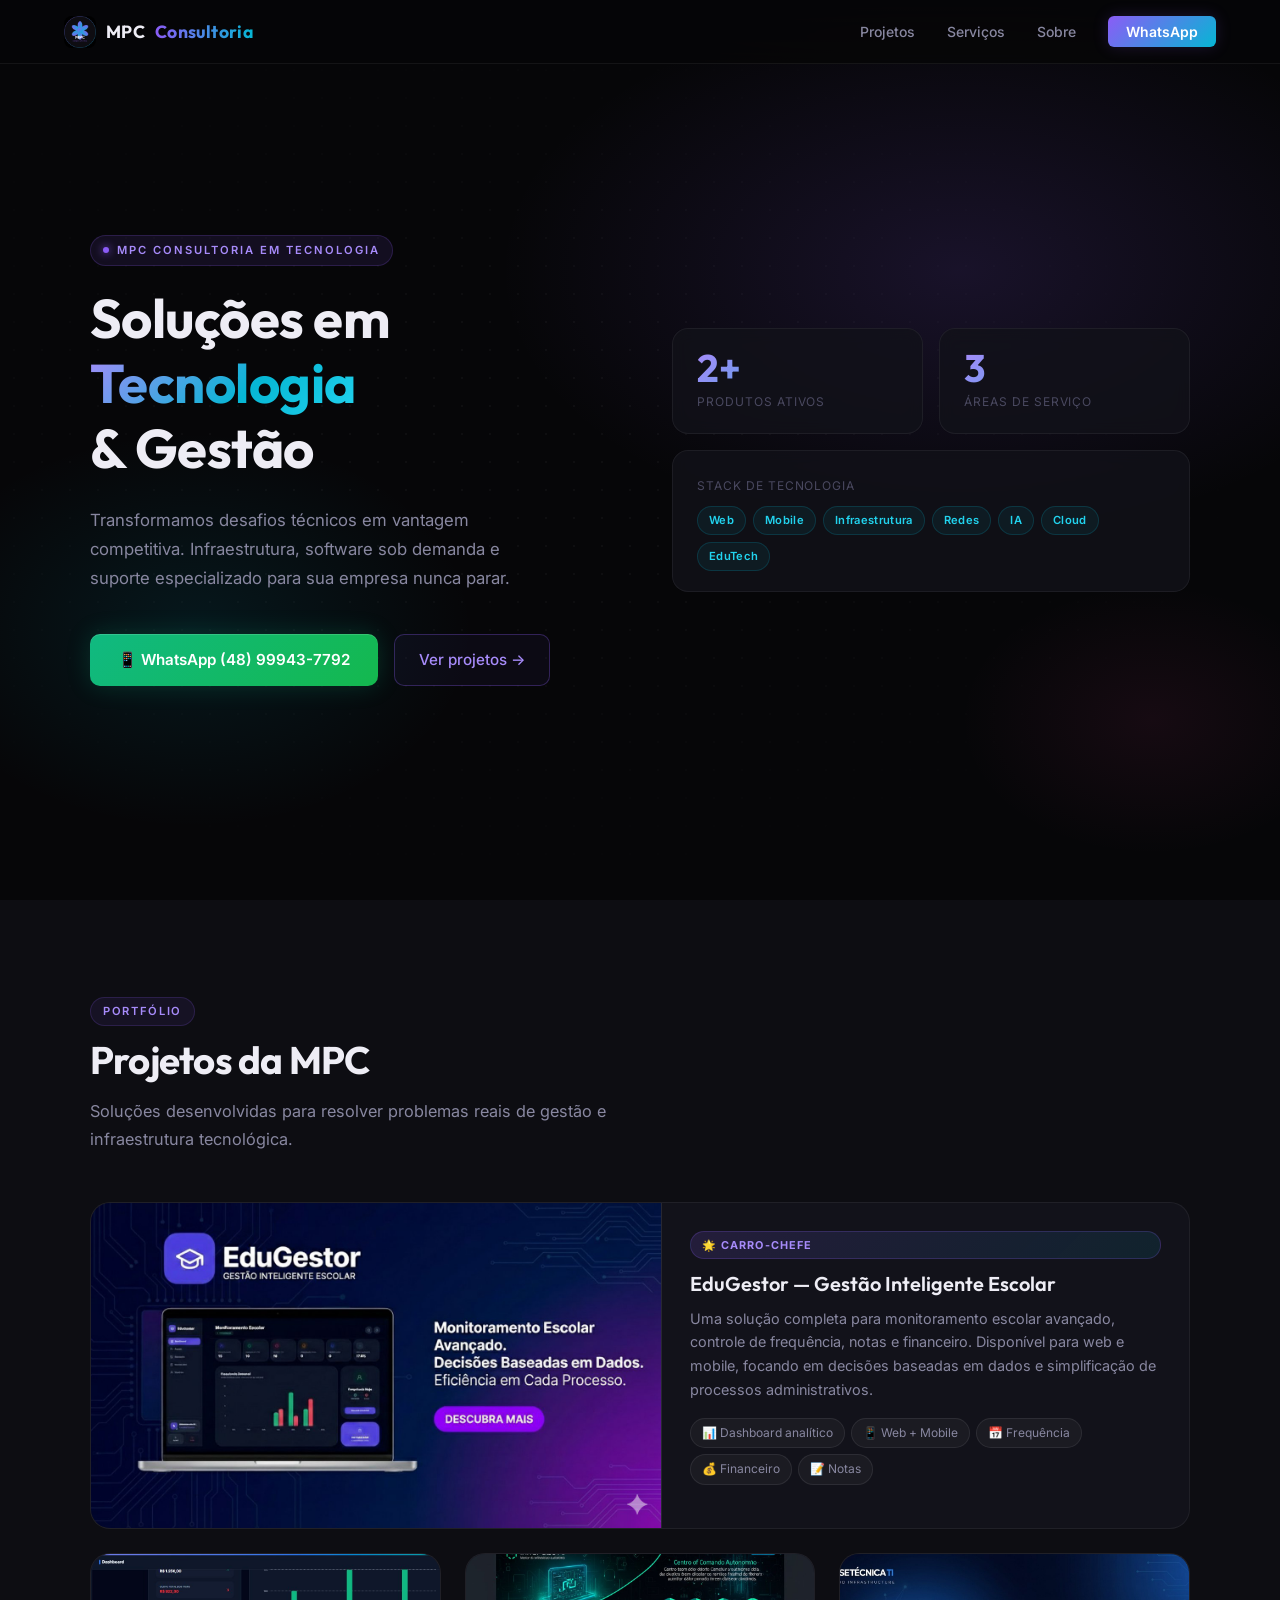
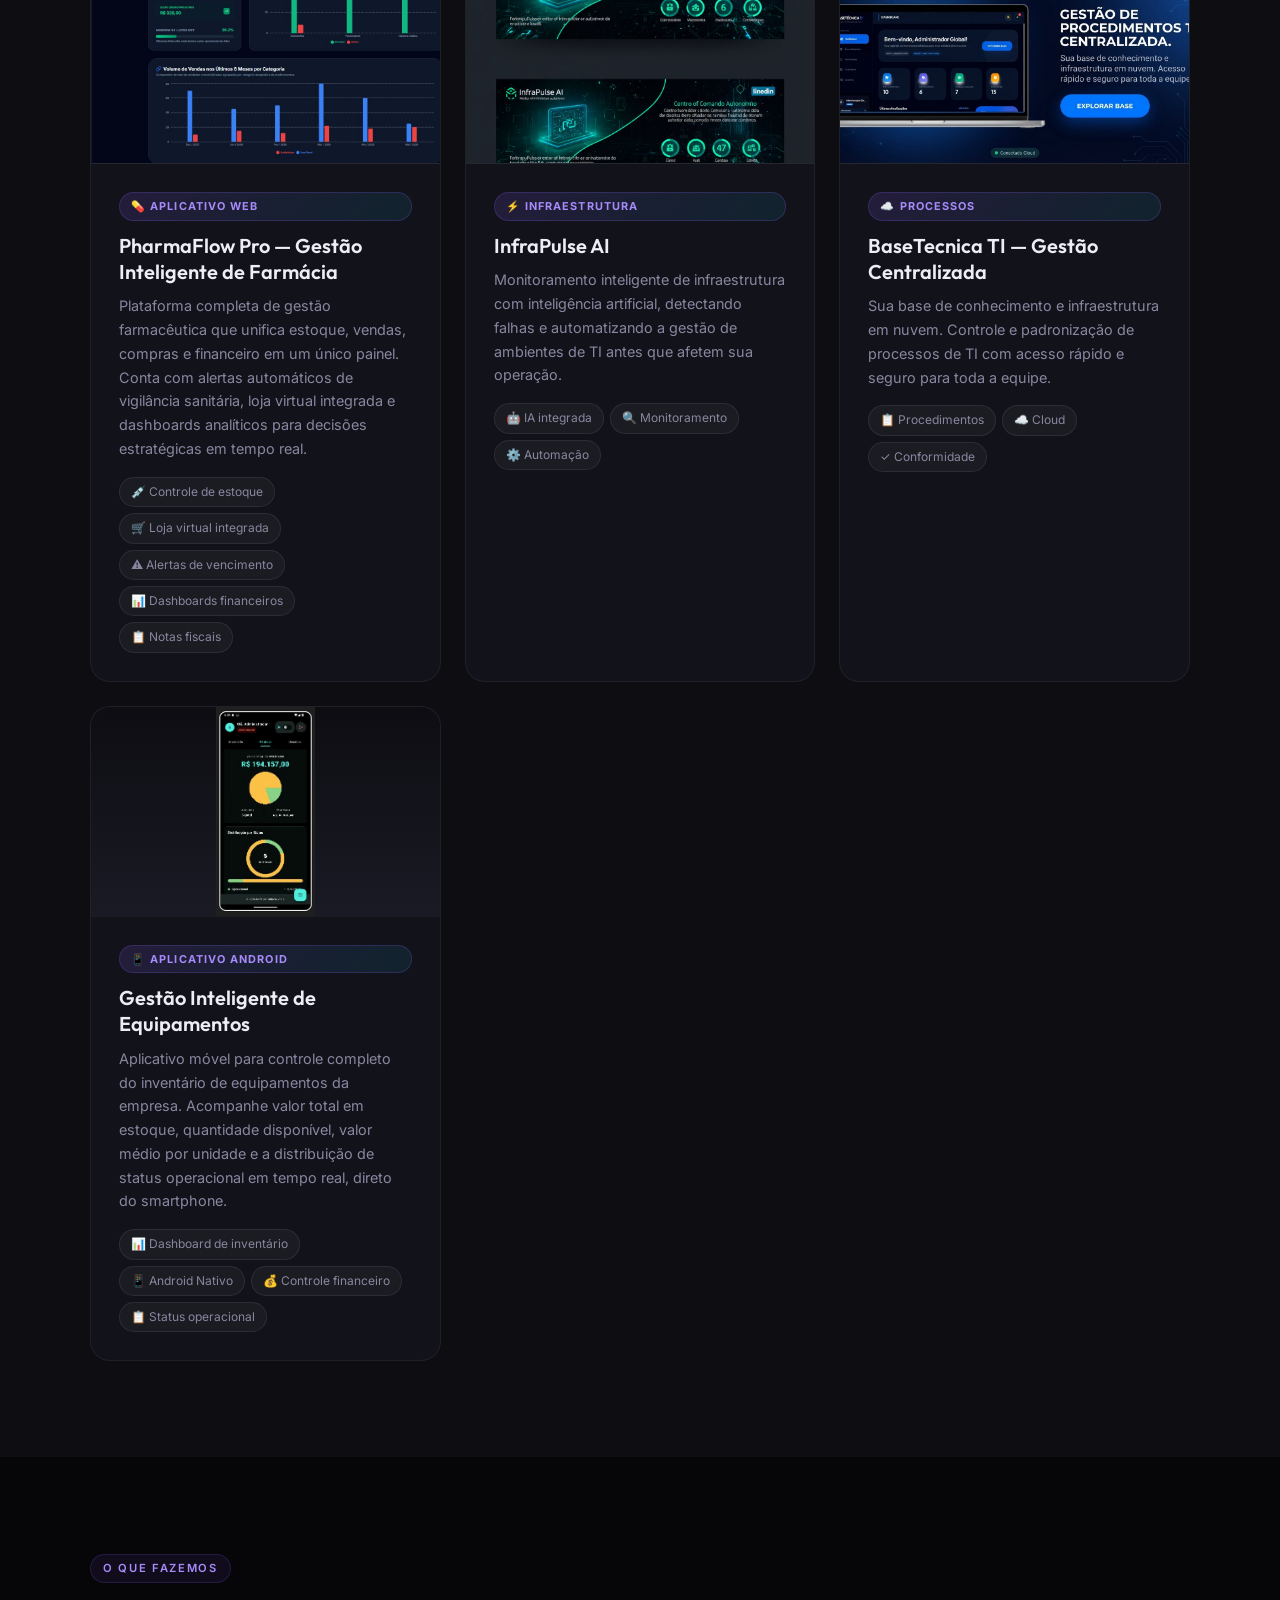
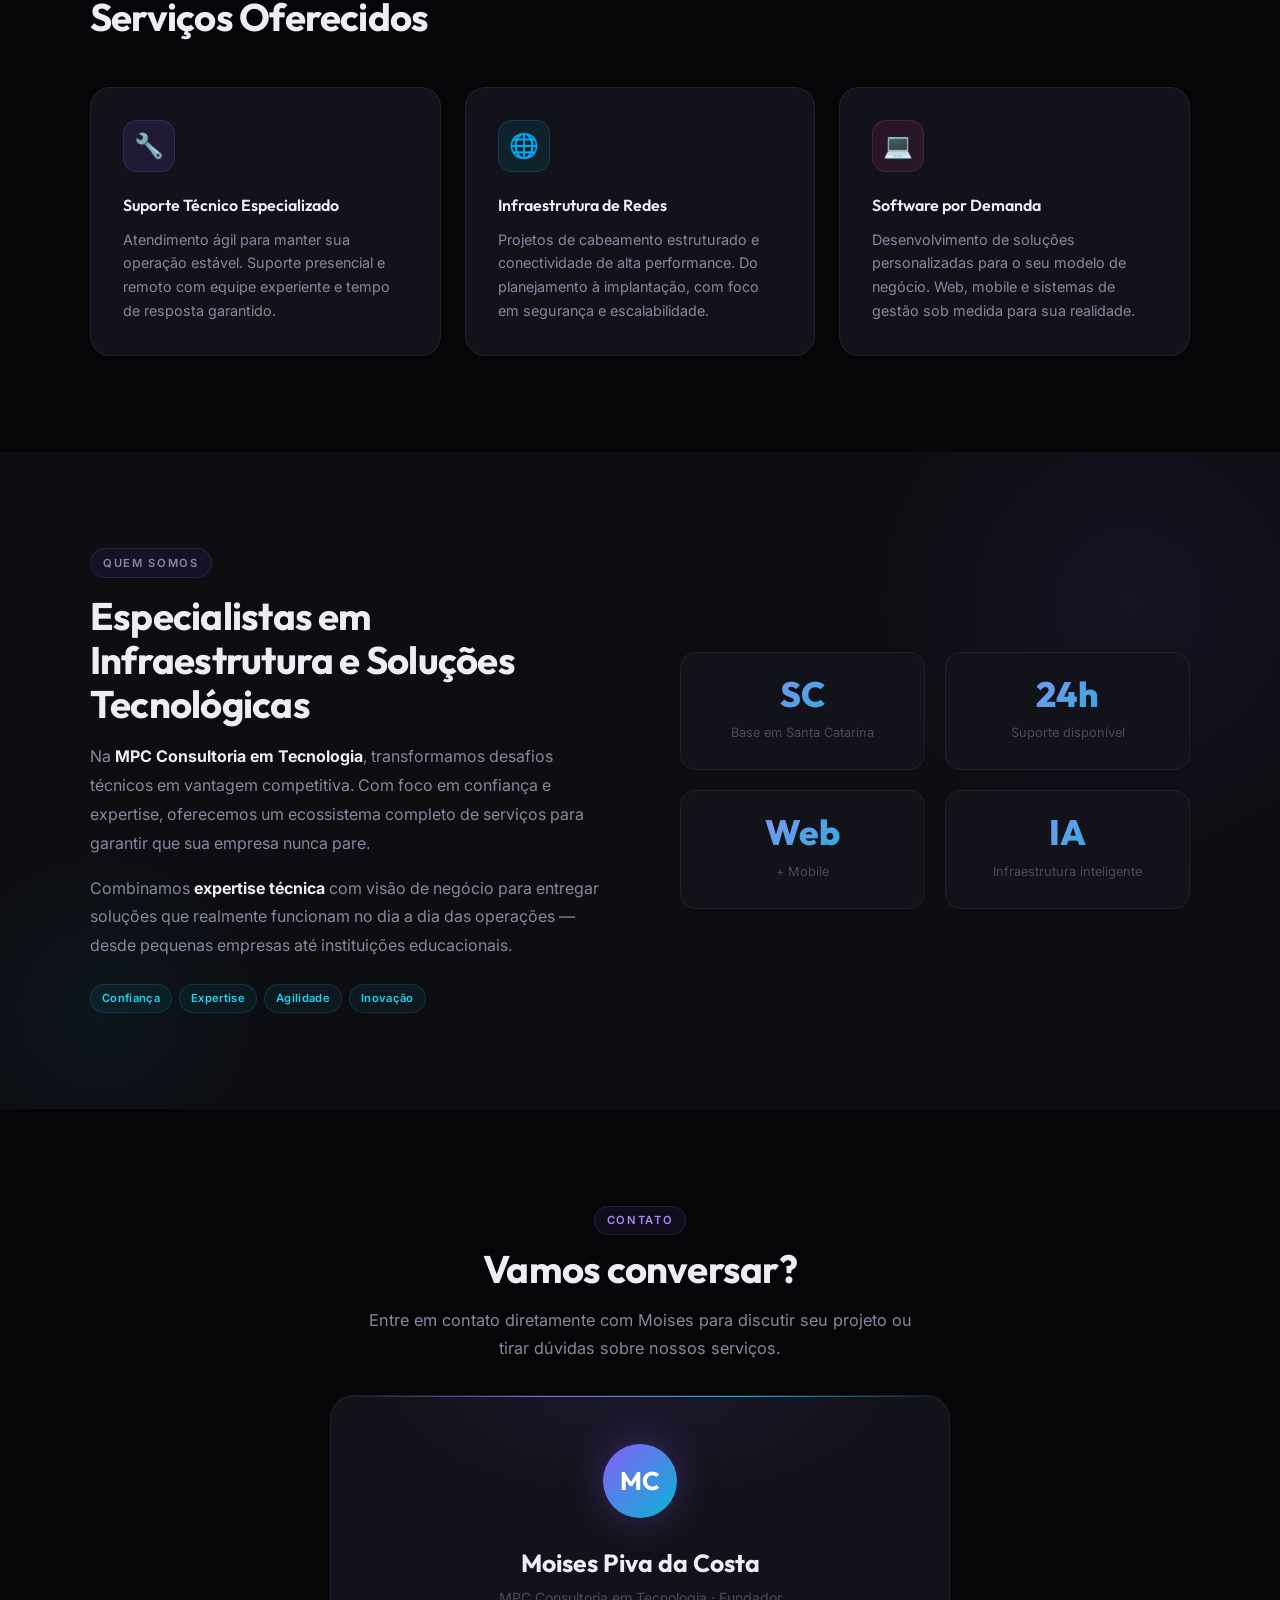
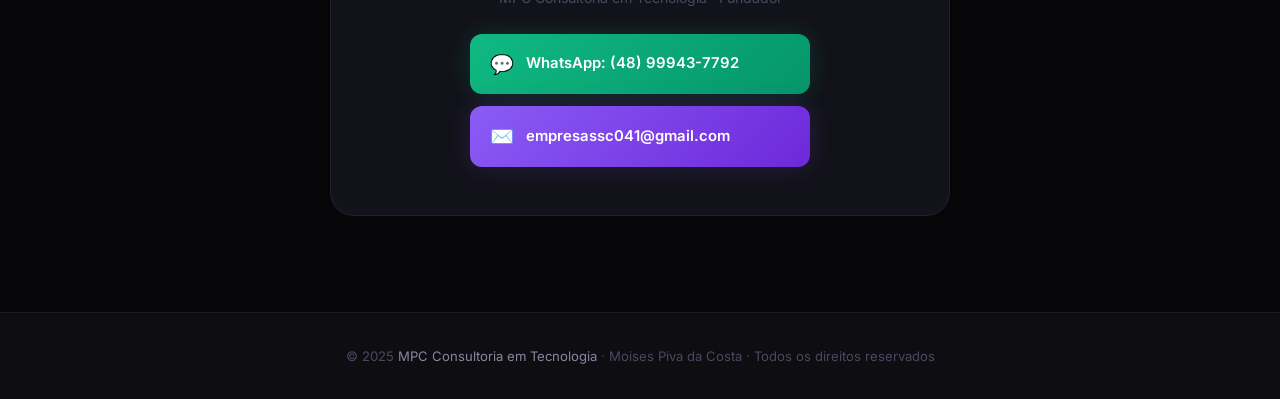
==== commit 3cad87f2: "Add files via upload" ====
--- a/PROJETO MEU PORTIFOLIO/index.html
+++ b/PROJETO MEU PORTIFOLIO/index.html
@@ -205,7 +205,7 @@
   .project-card.featured .project-thumb { width: 52%; border-right: 1px solid var(--border); }
   .project-thumb img { width: 100%; height: 100%; object-fit: cover; display: block; transition: transform 0.5s; }
   .project-card:hover .project-thumb img { transform: scale(1.04); }
-  .project-body { padding: 1.75rem; flex: 1; display: flex; flex-direction: column; justify-content: center; }
+  .project-body { padding: 1.75rem; flex: 1; display: flex; flex-direction: column; justify-content: flex-start; }
   .project-tag {
     display: inline-block; font-size: 0.68rem; font-weight: 700; letter-spacing: 0.1em; text-transform: uppercase;
     background: linear-gradient(135deg, rgba(139,92,246,0.15), rgba(6,182,212,0.1));
